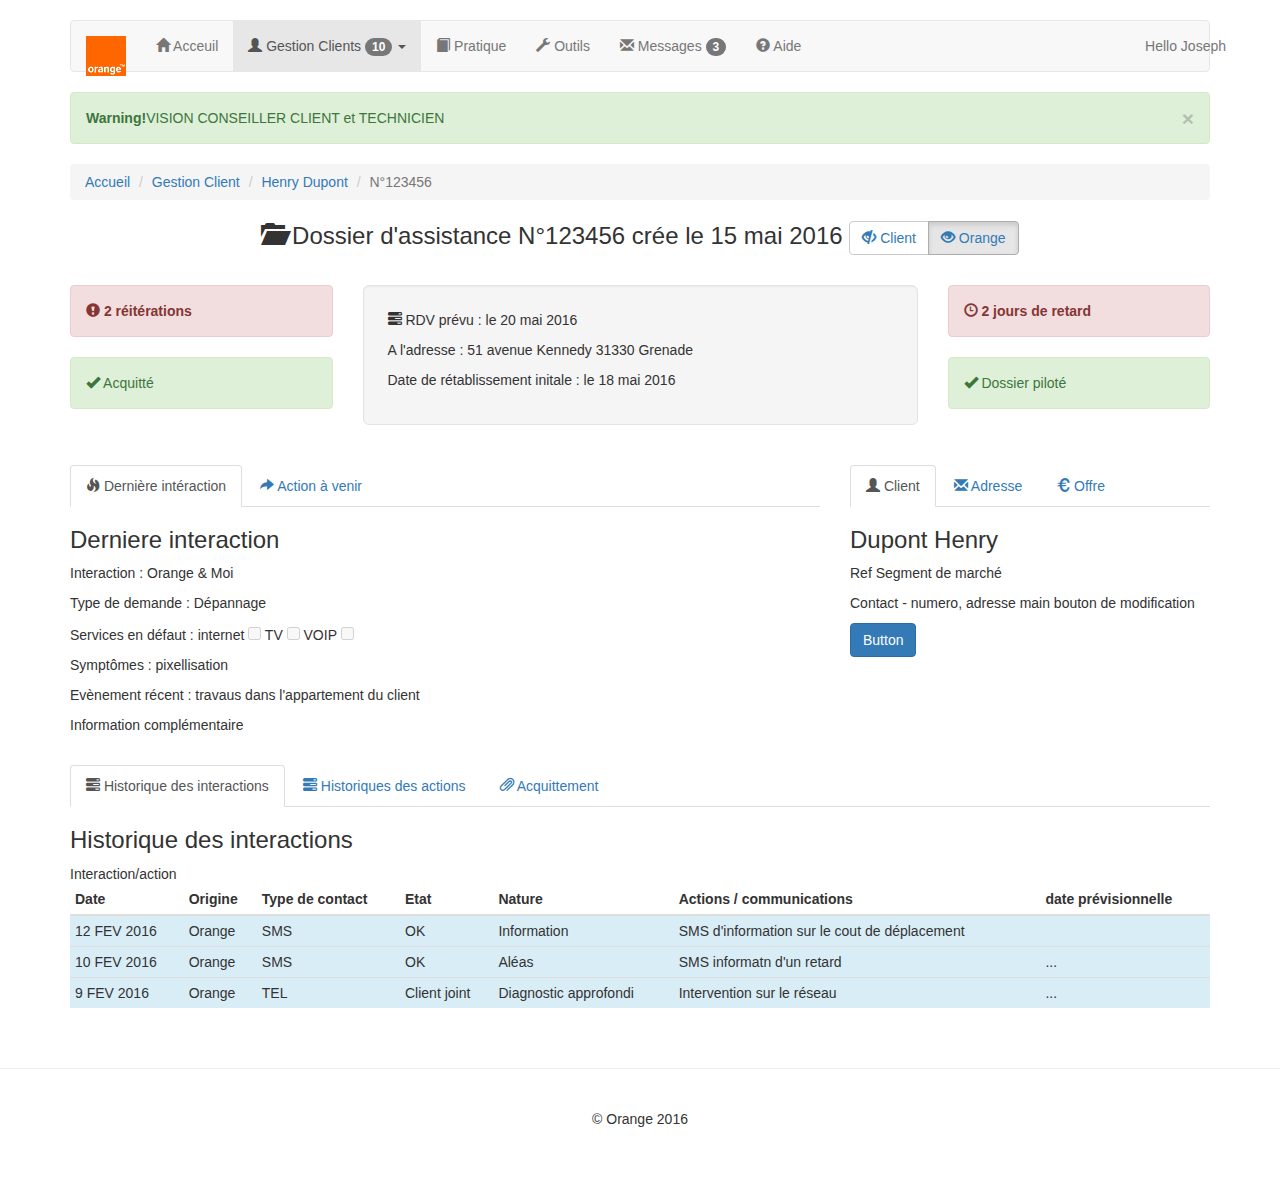
==== index.html @ 30e1fae3 "51,52 & 54" ====
<!DOCTYPE html>
<html lang="en">
<head>
  <meta charset="utf-8">
  <meta http-equiv="X-UA-Compatible" content="IE=edge">
  <meta name="viewport" content="width=device-width, initial-scale=1">
  <meta name="description" content="">
  <meta name="author" content="Serafini, Boulanger">
  <link rel="icon" href="icon/orange.ico">

  <title>Mon Dossier d'assistance</title>

  <!-- Bootstrap core CSS -->
  <link href="https://maxcdn.bootstrapcdn.com/bootstrap/3.2.0/css/bootstrap.min.css" rel="stylesheet">
  <!-- <link href="https://maxcdn.bootstrapcdn.com/bootswatch/3.2.0/united/bootstrap.min.css" rel="stylesheet" data-mbcode_theme="true"> -->

  <!-- Custom styles for this template -->
  <link href="css/normalize.css" rel="stylesheet">
  <link href="css/justified-nav.css" rel="stylesheet">
  <!--link href="css/orange.bootstrap.min.css" rel="stylesheet"-->
  <!--link href="css/orange.main.less" rel="stylesheet"-->
  <link href="css/specific.css" rel="stylesheet">
  <!-- <link href="css/theme.less" rel="stylesheet"> -->

  <!-- HTML5 shim and Respond.js IE8 support of HTML5 elements and media queries -->
  <!--[if lt IE 9]>
  <script src="https://oss.maxcdn.com/html5shiv/3.7.2/html5shiv.min.js"></script>
  <script src="https://oss.maxcdn.com/respond/1.4.2/respond.min.js"></script>
  <!--[endif]---->
</head>

<body>
  <!-- header -->
  <div class="container">
    <div class="masthead">
      <nav role="navigation" class="navbar  navbar-default "> <!-- navbar-fixed-top -->
        <div class="container">
          <!-- Brand and toggle get grouped for better mobile display -->
          <div class="navbar-header">
            <button type="button" class="navbar-toggle collapsed" data-toggle="collapse" data-target="#bs-example-navbar-collapse-1" aria-expanded="false">
              <span class="sr-only">Toggle navigation</span>
              <span class="icon-bar"></span>
              <span class="icon-bar"></span>
              <span class="icon-bar"></span>
            </button>
            <a class="navbar-brand" href="#"><img alt="Brand" src="img/orange_logo.png"></a>
          </div>

          <!-- Collect the nav links, forms, and other content for toggling -->
          <div class="collapse navbar-collapse" id="bs-example-navbar-collapse-1">
            <ul class="nav navbar-nav">
              <li><a href="#"><span class="glyphicon glyphicon-home" aria-hidden="true"></span> Acceuil<span class="sr-only">(current)</span></a></li>
              <li class="dropdown active">
                <a href="#" class="dropdown-toggle" data-toggle="dropdown" role="button" aria-haspopup="true" aria-expanded="false">
                  <span class="glyphicon glyphicon-user" aria-hidden="true"></span> Gestion Clients <span class="badge">10</span> <span class="caret"></span></a>
                  <ul class="dropdown-menu">
                   <li><a href="123451_tech.html">Dossier 123451</a></li>
                   <li><a href="123452_tech.html">Dossier 123452</a></li>
                   <li><a href="123453_tech.html">Dossier 123453</a></li>
                   <li><a href="123454_tech.html">Dossier 123454</a></li>
                   <li><a href="123455_tech.html">Dossier 123455</a></li>
                   <li><a href="index.html">Dossier 123456</a></li>
                 </ul>
                </li>
                <li><a href="index.html#"><span class="glyphicon glyphicon-book" aria-hidden="true"></span> Pratique</a></li>
                <li><a href="index.html#"><span class="glyphicon glyphicon-wrench" aria-hidden="true"></span> Outils</a></li>
                <li><a href="index.html#"><span class="glyphicon glyphicon-envelope" aria-hidden="true"></span> Messages <span class="badge">3</span></a></li>
                <li><a href="index.html#"><span class="glyphicon glyphicon-question-sign" aria-hidden="true"></span> Aide</a></li>

              </ul>

              <p class="navbar-text navbar-right">Hello <a href="#" class="navbar-link">Joseph</a></p>
            </div><!-- /.navbar-collapse -->
          </div><!-- /.container-fluid -->
        </nav>


      </div > <!-- masterhead -->
    </div> <!-- header -->

    <!-- container dossier d'assistance spécifique -->
    <div id="assitance" class="container">
      <!-- message temporaire pour la demo maquette -->
      <div id="message" class="">
        <i class="fa fa-star"></i>
        <div style="" class="alert alert-success">
          <button type="button" class="close" data-dismiss="alert" aria-hidden="true">×</button>
          <strong>Warning!</strong>VISION CONSEILLER CLIENT et TECHNICIEN
        </div>
      </div>
      <!-- bare de navigation -->
      <ol class="breadcrumb">
        <li><a href="#">Accueil</a></li>
        <li><a href="#">Gestion Client</a></li>
        <li><a href="#">Henry Dupont</a></li>
        <li class="active">N°123456</li>
      </ol>

      <h3 class="text-center">
        <span class="glyphicon glyphicon-folder-open" aria-hidden="true"></span>   Dossier d'assistance N°123456 crée le 15 mai 2016

        <div class="btn-group" role="group" aria-label="...">
            <button type="button" class="btn btn-default"><a href="index_client.html#"><span class="glyphicon glyphicon-eye-close" aria-hidden="true"></span> Client</a></button>
            <button type="button" class="btn btn-default active"><a href="index.html#"><span class="glyphicon glyphicon-eye-open" aria-hidden="true"></span> Orange</a></button>
        </div>

        <i class="fa fa-archive"></i>
      </h3>
      <br> <!-- a virer, gérer le padding -->
      <div id="row-rdv" class="row">
        <div class="col-md-3">
          <div class="alert alert-danger" role="alert"><a href="#" class="alert-link"><span class="glyphicon glyphicon-exclamation-sign" aria-hidden="true"></span> 2 réitérations</a></div>
          <div class="alert alert-success" role="alert"><span class="glyphicon glyphicon-ok" aria-hidden="true"></span> Acquitté</div>
        </div>
        <div class="col-md-6">
          <div class="well well-lg">

            <p><span class="glyphicon glyphicon-tasks" aria-hidden="true"></span>  RDV prévu : le 20 mai 2016</p>
            <p>A l'adresse : 51 avenue Kennedy 31330 Grenade</p>
            <p>Date de rétablissement initale : le 18 mai 2016</p>
          </div>
        </div>
        <div class="col-md-3">
          <div class="alert alert-danger" role="alert"><a href="#" class="alert-link"><span class="glyphicon glyphicon-time" aria-hidden="true"></span> 2 jours de retard</a></div>
          <div class="alert alert-success" role="alert"><span class="glyphicon glyphicon-ok" aria-hidden="true"></span> Dossier piloté</div>
        </div>
      </div> <!-- row-rdv -->
      <br> <!-- a virer, gérer le padding -->
      <div id="row-actions" class="row">
        <div id="col-actions" class="col-md-8">
          <ul class="nav nav-tabs">
            <li class="active"><a data-toggle="tab" href="#last"><span class="glyphicon glyphicon-fire" aria-hidden="true"></span> Dernière intéraction</a></li>
            <li><a data-toggle="tab" href="#action"><span class="glyphicon glyphicon-share-alt" aria-hidden="true"></span> Action à venir</a></li>
          </ul>
          <div class="tab-content">
            <div id="last" class="tab-pane fade in active">
              <h3>Derniere interaction</h3>
              <p>Interaction : Orange &amp; Moi</p>
              <p>Type de demande : Dépannage</p>
              <p>Services en défaut : internet <input type="checkbox" value="" disabled> TV <input type="checkbox" value="" disabled> VOIP <input type="checkbox" value="" disabled></p>
              <p>Symptômes : pixellisation</p>
              <p>Evènement récent : travaus dans l'appartement du client</p>
              <p>Information complémentaire</p>
            </div>
            <div id="action" class="tab-pane fade">
              <h3>Action à venir</h3>
              <table class="table table-hover table-condensed">
                <caption>Interaction/action</caption>
                <thead>
                  <tr>
                    <th>Date</th>
                    <th>Acteur</th>
                    <th>description</th>
                    <th>RDV</th>
                    <th>Cout</th>
                  </tr>
                </thead>
                <tbody>
                  <tr class="warning">
                    <td>12 FEV 2016</td>
                    <td>Orange</td>
                    <td>descritption de l'action à venir</td>
                    <td></td>
                    <td></td>
                  </tr>
                  <tr class="success">
                    <td>10 FEV 2016</td>
                    <td>Orange</td>
                    <td>descritption de l'action à venir</td>
                    <td><input type="checkbox" value="" disabled></td>
                    <td>69€</td>
                  </tr>
                  <tr class="info">
                    <td>8 FEV 2016</td>
                    <td>Orange</td>
                    <td>descritption de l'action à venir</td>
                    <td><input type="checkbox" value="" disabled></td>
                    <td>19€</td>
                  </tr>
                  <tr class="info">
                    <td>5 FEV 2016</td>
                    <td>Orange</td>
                    <td>descritption de l'action à venir</td>
                    <td><input type="checkbox" value=""></td>
                    <td>89€</td>
                  </tr>
                </tbody></table>
              </div>
            </div>
          </div> <!-- col-actions -->
          <div id="col-info_client" class="col-md-4">
            <ul class="nav nav-tabs">
              <li class="active"><a data-toggle="tab" href="#client"><span class="glyphicon glyphicon-user" aria-hidden="true"></span> Client</a></li>
              <li><a data-toggle="tab" href="#adresse"><span class="glyphicon glyphicon-envelope" aria-hidden="true"></span> Adresse</a></li>
              <li><a data-toggle="tab" href="#offre"><span class="glyphicon glyphicon-euro" aria-hidden="true"></span> Offre</a></li>
              <li></li>
            </ul>
            <div class="tab-content">
              <div id="client" class="tab-pane fade in active">
                <h3>Dupont Henry</h3>
                <p>Ref Segment de marché</p>
                <p>Contact - numero, adresse main bouton de modification</p>
                <p><button type="button" class="btn btn-primary">Button</button></p>
              </div>
              <div id="adresse" class="tab-pane fade">
                <h3>adresse</h3>
              </div>
              <div id="offre" class="tab-pane fade">
                <h3>Offre</h3>
              </div>
            </div>
          </div> <!-- col-info_client -->
        </div> <!-- row-actions -->

        <br> <!-- a virer, gérer le padding -->
        <div id="row-historique" class="row">
          <div id="col-historique" class="col-md-12">
            <ul class="nav nav-tabs">
              <li class="active"><a data-toggle="tab" href="#historique-interactions"><span class="glyphicon glyphicon-tasks" aria-hidden="true"></span> Historique des interactions</a></li>
              <li><a data-toggle="tab" href="#historique-actions"><span class="glyphicon glyphicon-tasks" aria-hidden="true"></span> Historiques des actions</a></li>
              <li><a data-toggle="tab" href="#historique-acquittement"><span class="glyphicon glyphicon-paperclip" aria-hidden="true"></span> Acquittement</a></li>
            </ul>
            <div class="tab-content">
              <div id="historique-interactions" class="tab-pane fade in active">
                <h3>Historique des interactions</h3>
                  <caption>Interaction/action</caption>
                <table class="table table-hover table-condensed">
                  <thead>
                    <tr>
                      <th>Date</th>
                      <th>Origine</th>
                      <th>Type de contact</th>
                      <th>Etat</th>
                      <th>Nature</th>
                      <th>Actions / communications</th>
                      <th>date prévisionnelle</th>
                    </tr>
                  </thead>
                  <tbody>
                    <tr class="info">
                      <td>12 FEV 2016</td>
                      <td>Orange</td>
                      <td>SMS</td>
                      <td>OK</td>
                      <td>Information</td>
                      <td>SMS d'information sur le cout de déplacement</td>
                      <td></td>
                    </tr>
                    <tr class="info">
                      <td>10 FEV 2016</td>
                      <td>Orange</td>
                      <td>SMS</td>
                      <td>OK</td>
                      <td>Aléas</td>
                      <td>SMS informatn d'un retard</td>
                      <td>...</td>
                    </tr>
                    <tr class="info">
                      <td>9 FEV 2016</td>
                      <td>Orange</td>
                      <td>TEL</td>
                      <td>Client joint</td>
                      <td>Diagnostic approfondi</td>
                      <td>Intervention sur le réseau</td>
                      <td>...</td>
                    </tr>
                  </tbody></table>
                </div>
                <div id="historique-actions" class="tab-pane fade">
                  <h3>Historique des actions</h3>
                  <table class="table table-hover table-condensed">
                    <caption>Interaction/action</caption>
                    <thead>
                      <tr>
                        <th>Date</th>
                        <th>Acteur</th>
                        <th>Etat</th>
                        <th>Nature</th>
                        <th>Compte rendu</th>
                        <th>Vérifications de bon fonctionnement</th>
                        <th>Suite à donner</th>
                      </tr>
                    </thead>
                    <tbody>
                      <tr class="info">
                        <td>12 FEV 2016</td>
                        <td>Orange</td>
                        <td>Réalisée</td>
                        <td></td>
                        <td></td>
                        <td></td>
                        <td></td>
                      </tr>
                      <tr class="info">
                        <td>10 FEV 2016</td>
                        <td>Orange</td>
                        <td>Reportée</td>
                        <td></td>
                        <td></td>
                        <td></td>
                        <td>...</td>
                      </tr>
                      <tr class="info">
                        <td>9 FEV 2016</td>
                        <td>Orange</td>
                        <td>Annulée</td>
                        <td></td>
                        <td></td>
                        <td></td>
                        <td>...</td>
                      </tr>
                    </tbody></table>
                  </div>
                  <div id="historique-acquittement" class="tab-pane fade">
                    Acquittements
                  </div>
                </div>
              </div> <!-- col-historique -->
            </div> <!-- row-historique -->



          </div> <!-- container assistance -->

          <!-- Site footer -->
          <div class="footer">
            <p>© Orange 2016</p>
          </div>
          <!-- /container -->

          <!-- Bootstrap core JavaScript
          ================================================== -->
          <!-- Placed at the end of the document so the pages load faster -->
          <script src="https://ajax.googleapis.com/ajax/libs/jquery/1.11.1/jquery.min.js"></script>
          <script src="https://maxcdn.bootstrapcdn.com/bootstrap/3.2.0/js/bootstrap.min.js"></script>

        </body></html>
---- css/justified-nav.css ----
body {
  padding-top: 20px;
}

.footer {
  padding-top: 40px;
  padding-bottom: 40px;
  margin-top: 40px;
  border-top: 1px solid #eee;
}

/* Main marketing message and sign up button */
.jumbotron {
  text-align: center;
  background-color: transparent;
}
.jumbotron .btn {
  padding: 14px 24px;
  font-size: 21px;
}

/* Customize the nav-justified links to be fill the entire space of the .navbar */

.nav-justified {
  background-color: #eee;
  border: 1px solid #ccc;
  border-radius: 5px;
}
.nav-justified > li > a {
  padding-top: 15px;
  padding-bottom: 15px;
  margin-bottom: 0;
  font-weight: bold;
  color: #777;
  text-align: center;
  background-color: #e5e5e5; /* Old browsers */
  background-image: -webkit-gradient(linear, left top, left bottom, from(#f5f5f5), to(#e5e5e5));
  background-image: -webkit-linear-gradient(top, #f5f5f5 0%, #e5e5e5 100%);
  background-image:      -o-linear-gradient(top, #f5f5f5 0%, #e5e5e5 100%);
  background-image: -webkit-gradient(linear, left top, left bottom, from(top), color-stop(0%, #f5f5f5), to(#e5e5e5));
  background-image:         linear-gradient(top, #f5f5f5 0%, #e5e5e5 100%);
  filter: progid:DXImageTransform.Microsoft.gradient( startColorstr='#f5f5f5', endColorstr='#e5e5e5',GradientType=0 ); /* IE6-9 */
  background-repeat: repeat-x; /* Repeat the gradient */
  border-bottom: 1px solid #d5d5d5;
}
.nav-justified > .active > a,
.nav-justified > .active > a:hover,
.nav-justified > .active > a:focus {
  background-color: #ddd;
  background-image: none;
  -webkit-box-shadow: inset 0 3px 7px rgba(0,0,0,.15);
          box-shadow: inset 0 3px 7px rgba(0,0,0,.15);
}
.nav-justified > li:first-child > a {
  border-radius: 5px 5px 0 0;
}
.nav-justified > li:last-child > a {
  border-bottom: 0;
  border-radius: 0 0 5px 5px;
}

@media (min-width: 768px) {
  .nav-justified {
    max-height: 52px;
  }
  .nav-justified > li > a {
    border-right: 1px solid #d5d5d5;
    border-left: 1px solid #fff;
  }
  .nav-justified > li:first-child > a {
    border-left: 0;
    border-radius: 5px 0 0 5px;
  }
  .nav-justified > li:last-child > a {
    border-right: 0;
    border-radius: 0 5px 5px 0;
  }
}

/* Responsive: Portrait tablets and up */
@media screen and (min-width: 768px) {
  /* Remove the padding we set earlier */
  .masthead,
  .marketing,
  .footer {
    padding-right: 0;
    padding-left: 0;
  }
}
---- css/specific.css ----
body{
font-family: Helvetica Neue,Helvetica,Arial,sans-serif;
}

.navbar.navbar-default {
    opacity: 1;
}

.footer{
    text-align: center;
}

.digital_orange_color {
  color : #FF7900;
}
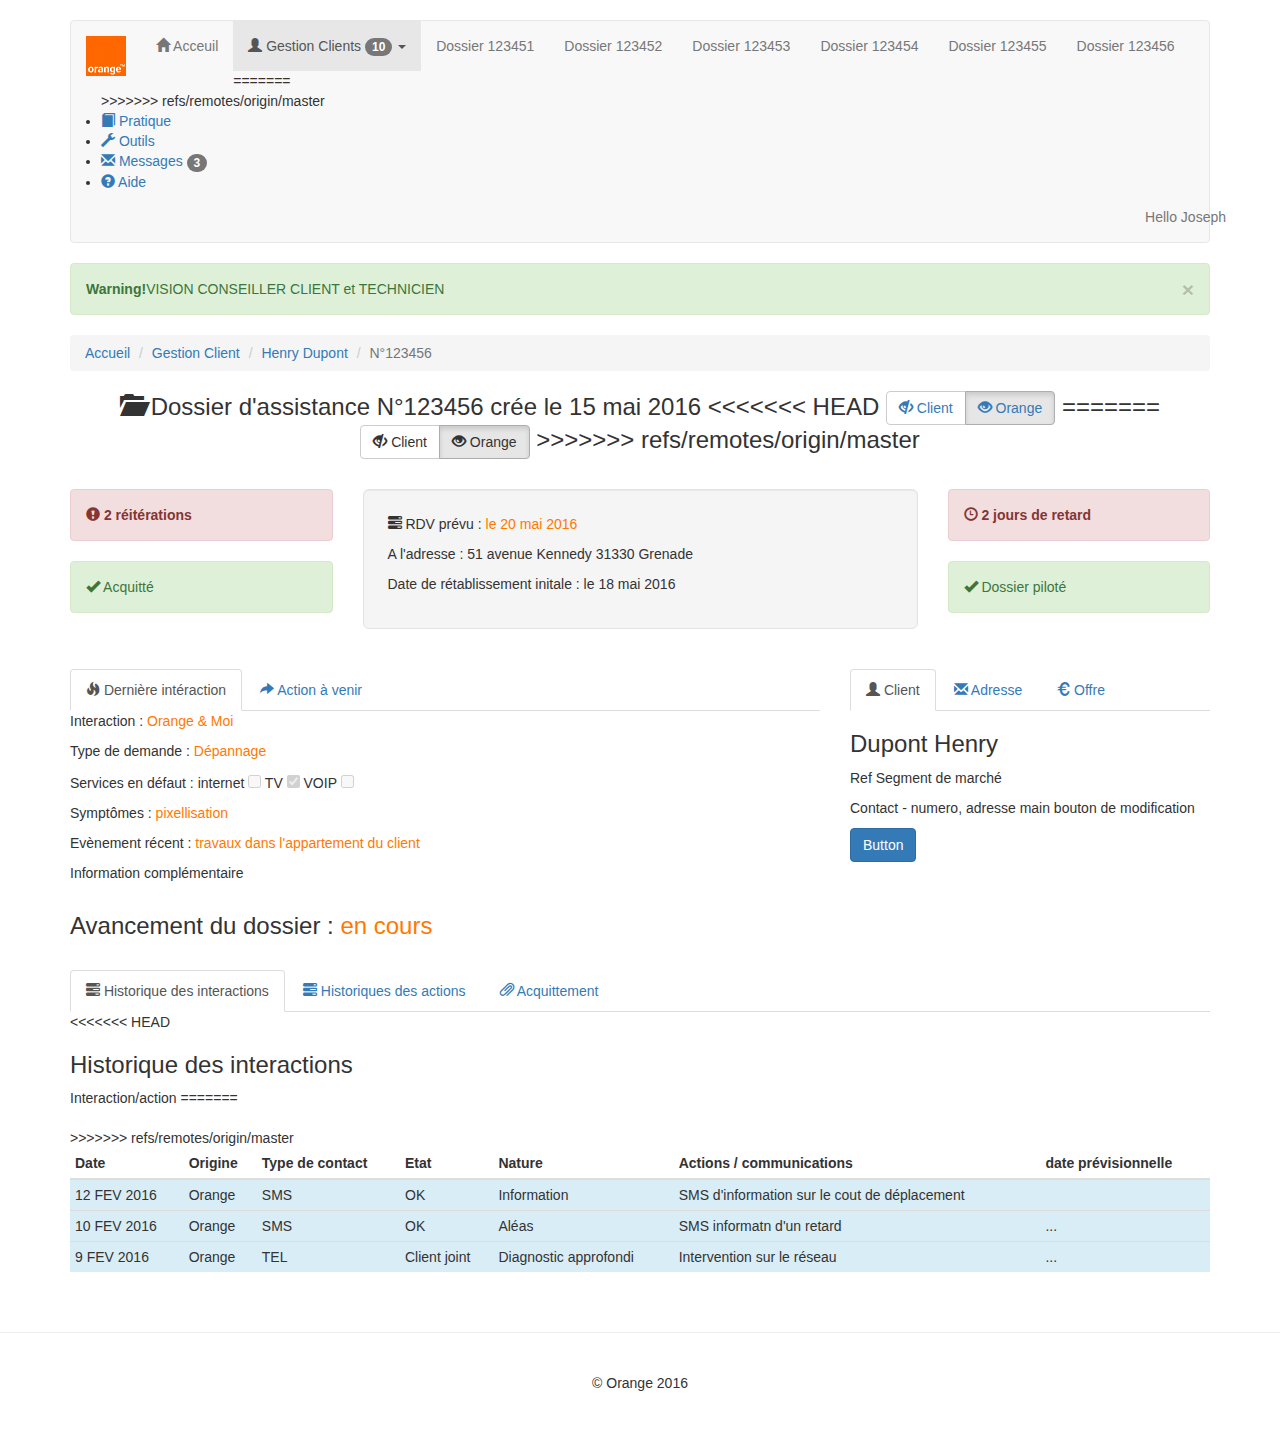
==== commit 7fbf8e76: "Merge pull request #6 from seritalien/miri-hiphop" ====
--- a/index.html
+++ b/index.html
@@ -51,9 +51,10 @@
             <ul class="nav navbar-nav">
               <li><a href="#"><span class="glyphicon glyphicon-home" aria-hidden="true"></span> Acceuil<span class="sr-only">(current)</span></a></li>
               <li class="dropdown active">
-                <a href="#" class="dropdown-toggle" data-toggle="dropdown" role="button" aria-haspopup="true" aria-expanded="false">
+                  <a href="#" class="dropdown-toggle" data-toggle="dropdown" role="button" aria-haspopup="true" aria-expanded="false">
                   <span class="glyphicon glyphicon-user" aria-hidden="true"></span> Gestion Clients <span class="badge">10</span> <span class="caret"></span></a>
                   <ul class="dropdown-menu">
+<<<<<<< HEAD
                    <li><a href="123451_tech.html">Dossier 123451</a></li>
                    <li><a href="123452_tech.html">Dossier 123452</a></li>
                    <li><a href="123453_tech.html">Dossier 123453</a></li>
@@ -61,6 +62,15 @@
                    <li><a href="123455_tech.html">Dossier 123455</a></li>
                    <li><a href="index.html">Dossier 123456</a></li>
                  </ul>
+=======
+                    <li><a href="123451_tech.html">Dossier 123451</a></li>
+                    <li><a href="123452_tech.html">Dossier 123452</a></li>
+                    <li><a href="123453_tech.html">Dossier 123453</a></li>
+                    <li><a href="123454_tech.html">Dossier 123454</a></li>
+                    <li><a href="123455_tech.html">Dossier 123455</a></li>
+                    <li><a href="index.html">Dossier 123456</a></li>
+                  </ul>
+>>>>>>> refs/remotes/origin/master
                 </li>
                 <li><a href="index.html#"><span class="glyphicon glyphicon-book" aria-hidden="true"></span> Pratique</a></li>
                 <li><a href="index.html#"><span class="glyphicon glyphicon-wrench" aria-hidden="true"></span> Outils</a></li>
@@ -98,14 +108,22 @@
 
       <h3 class="text-center">
         <span class="glyphicon glyphicon-folder-open" aria-hidden="true"></span>   Dossier d'assistance N°123456 crée le 15 mai 2016
+<<<<<<< HEAD
 
         <div class="btn-group" role="group" aria-label="...">
             <button type="button" class="btn btn-default"><a href="index_client.html#"><span class="glyphicon glyphicon-eye-close" aria-hidden="true"></span> Client</a></button>
             <button type="button" class="btn btn-default active"><a href="index.html#"><span class="glyphicon glyphicon-eye-open" aria-hidden="true"></span> Orange</a></button>
         </div>
 
+=======
+        <div class="btn-group" role="group" aria-label="...">
+              <a class="btn btn-default" href="index_client.html" role="button"><span class="glyphicon glyphicon-eye-close" aria-hidden="true"></span> Client</a>
+              <a class="btn btn-default active" href="index.html" role="button"><span class="glyphicon glyphicon-eye-open" aria-hidden="true"></span> Orange</a>
+          </div>
+>>>>>>> refs/remotes/origin/master
         <i class="fa fa-archive"></i>
       </h3>
+
       <br> <!-- a virer, gérer le padding -->
       <div id="row-rdv" class="row">
         <div class="col-md-3">
@@ -115,7 +133,7 @@
         <div class="col-md-6">
           <div class="well well-lg">
 
-            <p><span class="glyphicon glyphicon-tasks" aria-hidden="true"></span>  RDV prévu : le 20 mai 2016</p>
+            <p><span class="glyphicon glyphicon-tasks" aria-hidden="true"></span>  RDV prévu : <span class="digital_orange_color">le 20 mai 2016</span></p>
             <p>A l'adresse : 51 avenue Kennedy 31330 Grenade</p>
             <p>Date de rétablissement initale : le 18 mai 2016</p>
           </div>
@@ -134,18 +152,16 @@
           </ul>
           <div class="tab-content">
             <div id="last" class="tab-pane fade in active">
-              <h3>Derniere interaction</h3>
-              <p>Interaction : Orange &amp; Moi</p>
-              <p>Type de demande : Dépannage</p>
-              <p>Services en défaut : internet <input type="checkbox" value="" disabled> TV <input type="checkbox" value="" disabled> VOIP <input type="checkbox" value="" disabled></p>
-              <p>Symptômes : pixellisation</p>
-              <p>Evènement récent : travaus dans l'appartement du client</p>
+              <p>Interaction : <span class="digital_orange_color">Orange &amp; Moi</span></p>
+              <p>Type de demande : <span class="digital_orange_color">Dépannage</span></p>
+              <p>Services en défaut : internet <input type="checkbox" value="" disabled> TV <input class="digital_orange_color" type="checkbox" value="" checked="checked" disabled> VOIP <input type="checkbox" value="" disabled></p>
+              <p>Symptômes : <span class="digital_orange_color">pixellisation</span></p>
+              <p>Evènement récent : <span class="digital_orange_color">travaux dans l'appartement du client</span></p>
               <p>Information complémentaire</p>
             </div>
             <div id="action" class="tab-pane fade">
-              <h3>Action à venir</h3>
               <table class="table table-hover table-condensed">
-                <caption>Interaction/action</caption>
+                <!-- <caption>Interaction/action</caption> -->
                 <thead>
                   <tr>
                     <th>Date</th>
@@ -212,6 +228,8 @@
           </div> <!-- col-info_client -->
         </div> <!-- row-actions -->
 
+    <h3><p>Avancement du dossier : <span class="digital_orange_color">en cours</span></p></h3>
+
         <br> <!-- a virer, gérer le padding -->
         <div id="row-historique" class="row">
           <div id="col-historique" class="col-md-12">
@@ -222,9 +240,14 @@
             </ul>
             <div class="tab-content">
               <div id="historique-interactions" class="tab-pane fade in active">
+<<<<<<< HEAD
                 <h3>Historique des interactions</h3>
                   <caption>Interaction/action</caption>
                 <table class="table table-hover table-condensed">
+=======
+                <table class="table table-hover table-condensed">
+                  <!-- <caption>Interaction/action</caption> -->
+>>>>>>> refs/remotes/origin/master
                   <thead>
                     <tr>
                       <th>Date</th>
@@ -267,9 +290,8 @@
                   </tbody></table>
                 </div>
                 <div id="historique-actions" class="tab-pane fade">
-                  <h3>Historique des actions</h3>
                   <table class="table table-hover table-condensed">
-                    <caption>Interaction/action</caption>
+                    <!-- <caption>Interaction/action</caption> -->
                     <thead>
                       <tr>
                         <th>Date</th>
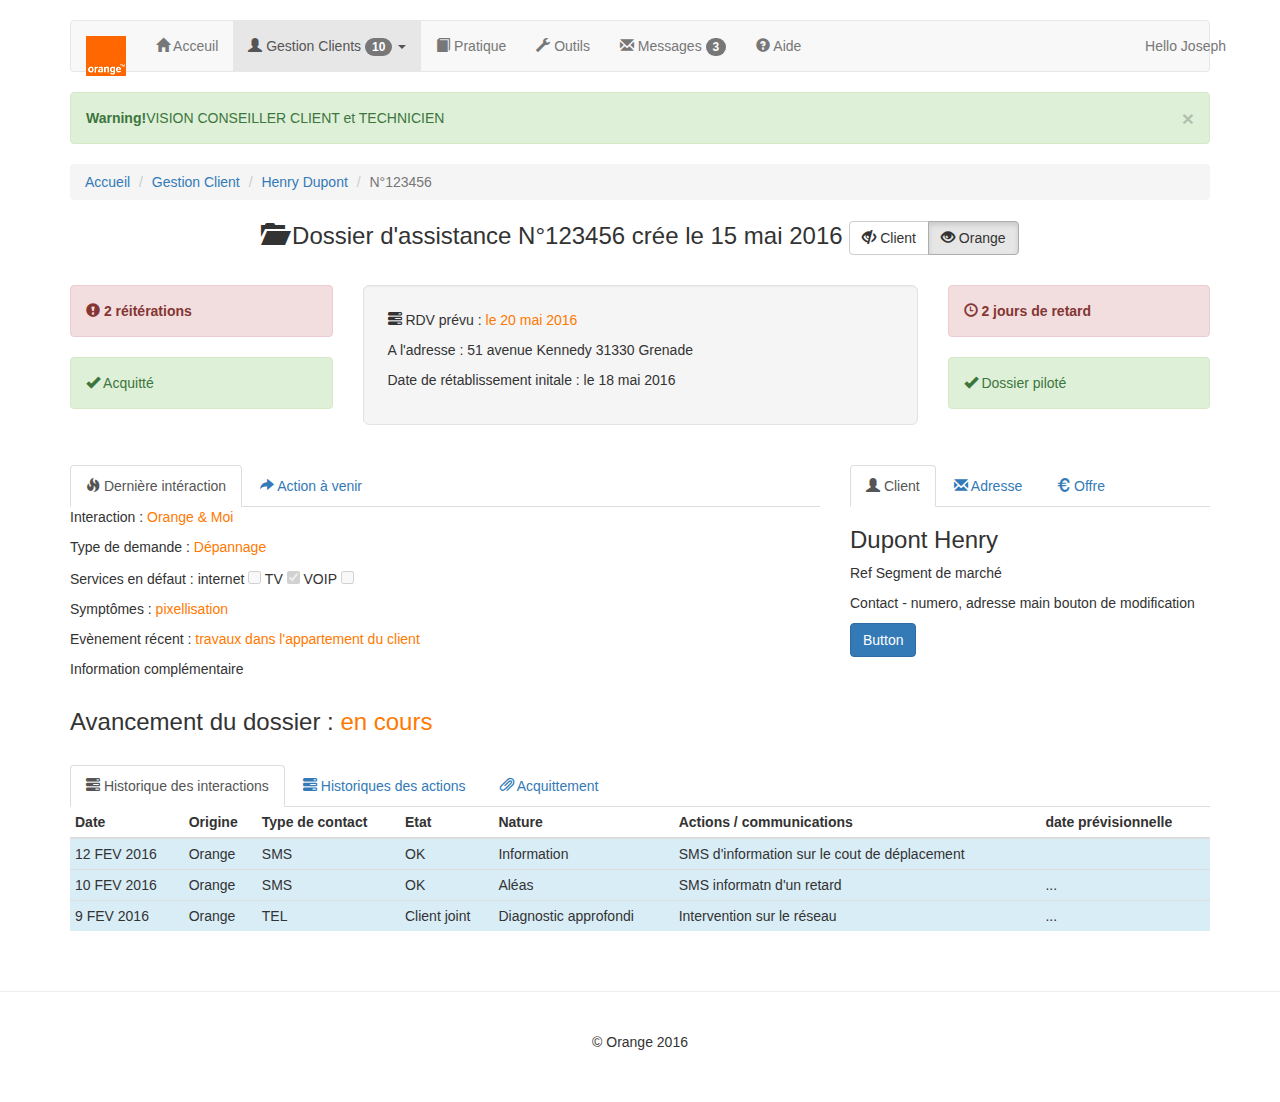
==== commit e245ac33: "Oups merging" ====
--- a/index.html
+++ b/index.html
@@ -54,15 +54,8 @@
                   <a href="#" class="dropdown-toggle" data-toggle="dropdown" role="button" aria-haspopup="true" aria-expanded="false">
                   <span class="glyphicon glyphicon-user" aria-hidden="true"></span> Gestion Clients <span class="badge">10</span> <span class="caret"></span></a>
                   <ul class="dropdown-menu">
-<<<<<<< HEAD
-                   <li><a href="123451_tech.html">Dossier 123451</a></li>
-                   <li><a href="123452_tech.html">Dossier 123452</a></li>
-                   <li><a href="123453_tech.html">Dossier 123453</a></li>
-                   <li><a href="123454_tech.html">Dossier 123454</a></li>
-                   <li><a href="123455_tech.html">Dossier 123455</a></li>
-                   <li><a href="index.html">Dossier 123456</a></li>
-                 </ul>
-=======
+
+
                     <li><a href="123451_tech.html">Dossier 123451</a></li>
                     <li><a href="123452_tech.html">Dossier 123452</a></li>
                     <li><a href="123453_tech.html">Dossier 123453</a></li>
@@ -70,7 +63,7 @@
                     <li><a href="123455_tech.html">Dossier 123455</a></li>
                     <li><a href="index.html">Dossier 123456</a></li>
                   </ul>
->>>>>>> refs/remotes/origin/master
+
                 </li>
                 <li><a href="index.html#"><span class="glyphicon glyphicon-book" aria-hidden="true"></span> Pratique</a></li>
                 <li><a href="index.html#"><span class="glyphicon glyphicon-wrench" aria-hidden="true"></span> Outils</a></li>
@@ -108,19 +101,11 @@
 
       <h3 class="text-center">
         <span class="glyphicon glyphicon-folder-open" aria-hidden="true"></span>   Dossier d'assistance N°123456 crée le 15 mai 2016
-<<<<<<< HEAD
-
-        <div class="btn-group" role="group" aria-label="...">
-            <button type="button" class="btn btn-default"><a href="index_client.html#"><span class="glyphicon glyphicon-eye-close" aria-hidden="true"></span> Client</a></button>
-            <button type="button" class="btn btn-default active"><a href="index.html#"><span class="glyphicon glyphicon-eye-open" aria-hidden="true"></span> Orange</a></button>
-        </div>
-
-=======
+
         <div class="btn-group" role="group" aria-label="...">
               <a class="btn btn-default" href="index_client.html" role="button"><span class="glyphicon glyphicon-eye-close" aria-hidden="true"></span> Client</a>
               <a class="btn btn-default active" href="index.html" role="button"><span class="glyphicon glyphicon-eye-open" aria-hidden="true"></span> Orange</a>
           </div>
->>>>>>> refs/remotes/origin/master
         <i class="fa fa-archive"></i>
       </h3>
 
@@ -240,14 +225,10 @@
             </ul>
             <div class="tab-content">
               <div id="historique-interactions" class="tab-pane fade in active">
-<<<<<<< HEAD
-                <h3>Historique des interactions</h3>
-                  <caption>Interaction/action</caption>
-                <table class="table table-hover table-condensed">
-=======
+
                 <table class="table table-hover table-condensed">
                   <!-- <caption>Interaction/action</caption> -->
->>>>>>> refs/remotes/origin/master
+
                   <thead>
                     <tr>
                       <th>Date</th>
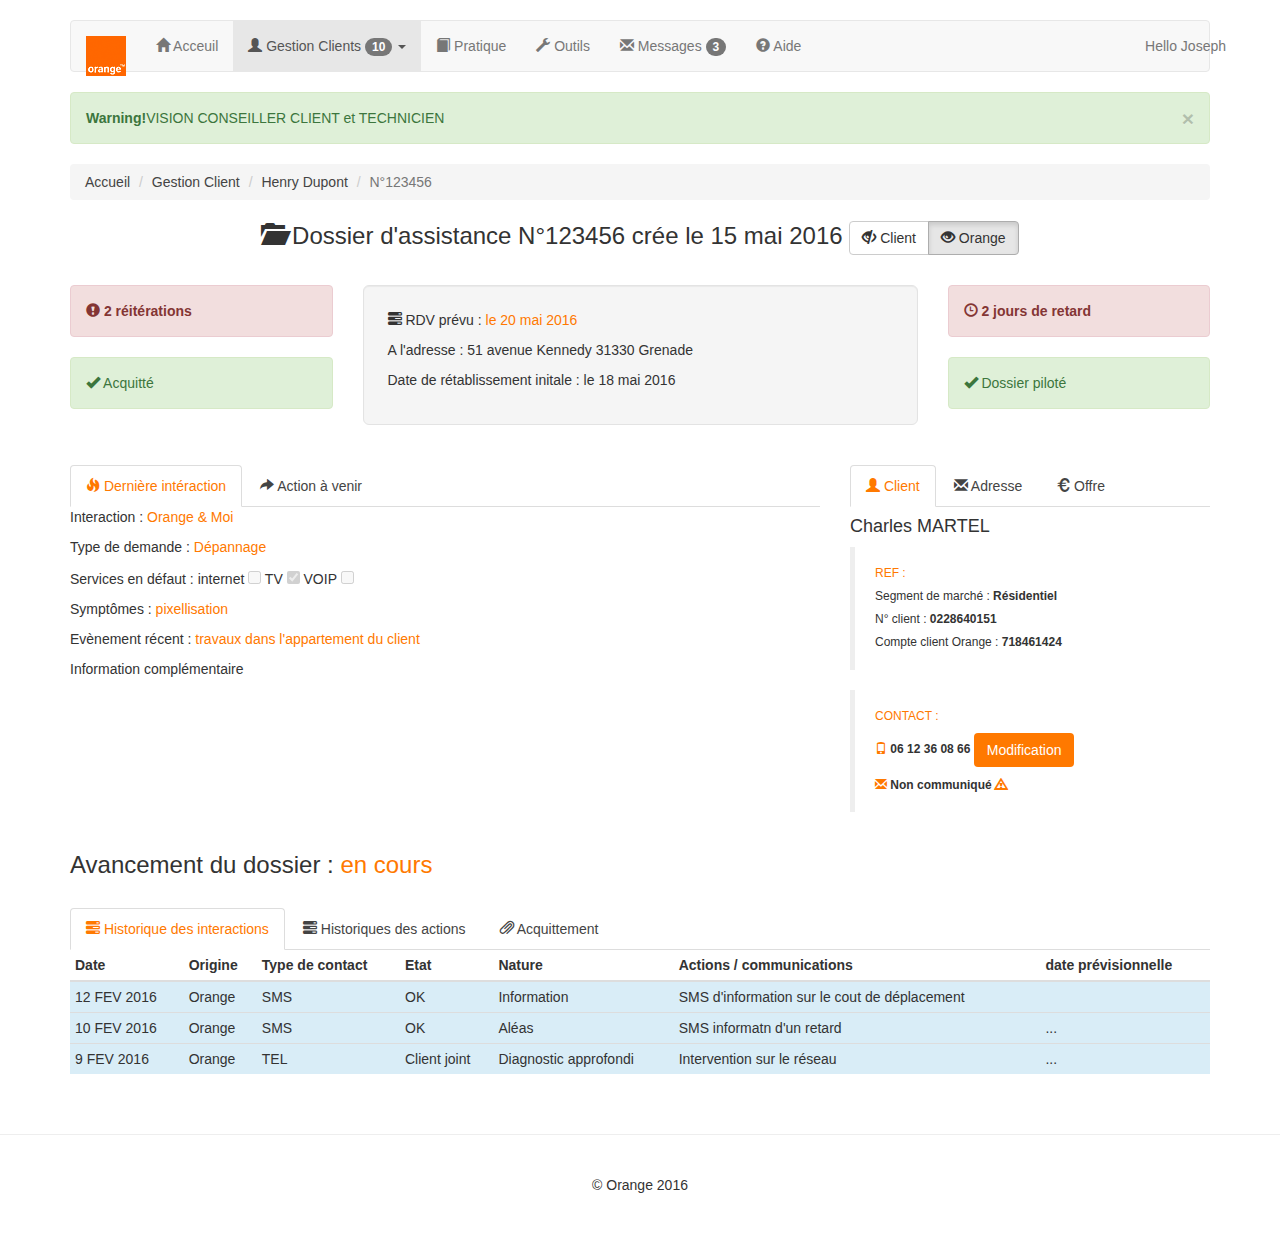
==== commit 2ebfc9ad: "Debut de chartage de la maquette, consolidation de l'affichage client" ====
--- a/index.html
+++ b/index.html
@@ -198,10 +198,27 @@
             </ul>
             <div class="tab-content">
               <div id="client" class="tab-pane fade in active">
-                <h3>Dupont Henry</h3>
-                <p>Ref Segment de marché</p>
-                <p>Contact - numero, adresse main bouton de modification</p>
-                <p><button type="button" class="btn btn-primary">Button</button></p>
+                <h4>Charles MARTEL</h4>
+                <blockquote>
+                  <h6 class="digital_orange_color">REF : </h6>
+                  <h6>Segment de marché : <strong>Résidentiel</strong></h6>
+                  <h6>N° client : <strong>0228640151</strong></h6>
+                  <h6>Compte client Orange : <strong>718461424</strong></h6>
+                </blockquote>
+                <blockquote>
+                  <h6 class="digital_orange_color">CONTACT : </h6>
+                  <h6>
+                    <span class="glyphicon glyphicon-phone digital_orange_color" aria-hidden="true">
+                    </span> <strong>06 12 36 08 66   </strong>
+                    <button type="button" class="btn">Modification</button>
+                  </h6>
+                  <h6>
+                    <span class="glyphicon glyphicon-envelope digital_orange_color" aria-hidden="true"></span>
+                    <strong>Non communiqué</strong>
+                    <span class="glyphicon glyphicon-warning-sign digital_orange_color" aria-hidden="true"></span>
+                  </h6>
+                  <p></p>
+                </blockquote>
               </div>
               <div id="adresse" class="tab-pane fade">
                 <h3>adresse</h3>
--- a/css/specific.css
+++ b/css/specific.css
@@ -13,3 +13,25 @@
 .digital_orange_color {
   color : #FF7900;
 }
+
+button {
+  background-color : #FF7900;
+  color : white;
+}
+
+button:hover {
+  background-color: #000000;
+  color : white;
+}
+
+a {
+  color : #444444;
+}
+
+a:hover{
+    color : #FF7900;
+}
+
+.nav-tabs > li.active > a, .nav-tabs > li.active > a:hover, .nav-tabs > li.active > a:focus {
+  color : #FF7900;
+}
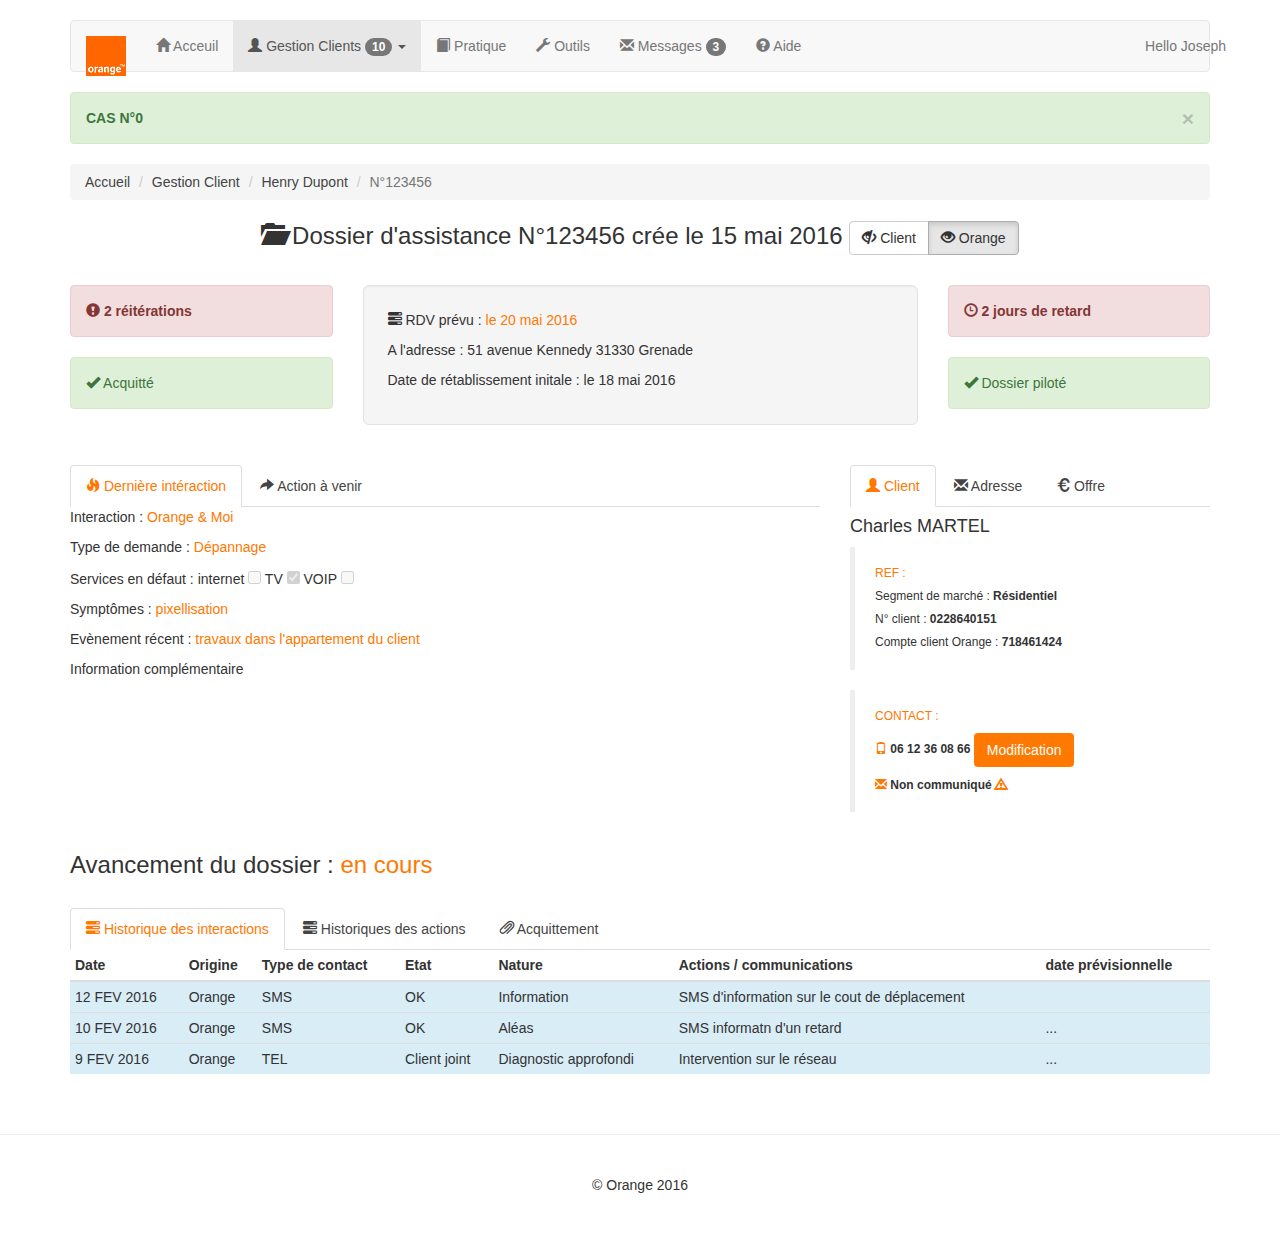
==== commit cc3dfe38: "A jout du message de quel Cas  Comme la bonne idée de MIRIRALD :)" ====
--- a/index.html
+++ b/index.html
@@ -1,5 +1,6 @@
 <!DOCTYPE html>
 <html lang="en">
+
 <head>
   <meta charset="utf-8">
   <meta http-equiv="X-UA-Compatible" content="IE=edge">
@@ -33,7 +34,8 @@
   <!-- header -->
   <div class="container">
     <div class="masthead">
-      <nav role="navigation" class="navbar  navbar-default "> <!-- navbar-fixed-top -->
+      <nav role="navigation" class="navbar  navbar-default ">
+        <!-- navbar-fixed-top -->
         <div class="container">
           <!-- Brand and toggle get grouped for better mobile display -->
           <div class="navbar-header">
@@ -51,55 +53,59 @@
             <ul class="nav navbar-nav">
               <li><a href="#"><span class="glyphicon glyphicon-home" aria-hidden="true"></span> Acceuil<span class="sr-only">(current)</span></a></li>
               <li class="dropdown active">
-                  <a href="#" class="dropdown-toggle" data-toggle="dropdown" role="button" aria-haspopup="true" aria-expanded="false">
+                <a href="#" class="dropdown-toggle" data-toggle="dropdown" role="button" aria-haspopup="true" aria-expanded="false">
                   <span class="glyphicon glyphicon-user" aria-hidden="true"></span> Gestion Clients <span class="badge">10</span> <span class="caret"></span></a>
-                  <ul class="dropdown-menu">
-
-
-                    <li><a href="123451_tech.html">Dossier 123451</a></li>
-                    <li><a href="123452_tech.html">Dossier 123452</a></li>
-                    <li><a href="123453_tech.html">Dossier 123453</a></li>
-                    <li><a href="123454_tech.html">Dossier 123454</a></li>
-                    <li><a href="123455_tech.html">Dossier 123455</a></li>
-                    <li><a href="index.html">Dossier 123456</a></li>
-                  </ul>
-
-                </li>
-                <li><a href="index.html#"><span class="glyphicon glyphicon-book" aria-hidden="true"></span> Pratique</a></li>
-                <li><a href="index.html#"><span class="glyphicon glyphicon-wrench" aria-hidden="true"></span> Outils</a></li>
-                <li><a href="index.html#"><span class="glyphicon glyphicon-envelope" aria-hidden="true"></span> Messages <span class="badge">3</span></a></li>
-                <li><a href="index.html#"><span class="glyphicon glyphicon-question-sign" aria-hidden="true"></span> Aide</a></li>
-
-              </ul>
-
-              <p class="navbar-text navbar-right">Hello <a href="#" class="navbar-link">Joseph</a></p>
-            </div><!-- /.navbar-collapse -->
-          </div><!-- /.container-fluid -->
-        </nav>
-
-
-      </div > <!-- masterhead -->
-    </div> <!-- header -->
-
-    <!-- container dossier d'assistance spécifique -->
-    <div id="assitance" class="container">
-      <!-- message temporaire pour la demo maquette -->
-      <div id="message" class="">
-        <i class="fa fa-star"></i>
-        <div style="" class="alert alert-success">
-          <button type="button" class="close" data-dismiss="alert" aria-hidden="true">×</button>
-          <strong>Warning!</strong>VISION CONSEILLER CLIENT et TECHNICIEN
-        </div>
-      </div>
-      <!-- bare de navigation -->
-      <ol class="breadcrumb">
-        <li><a href="#">Accueil</a></li>
-        <li><a href="#">Gestion Client</a></li>
-        <li><a href="#">Henry Dupont</a></li>
-        <li class="active">N°123456</li>
-      </ol>
-
-      <h3 class="text-center">
+                <ul class="dropdown-menu">
+
+
+                  <li><a href="123451_tech.html">Dossier 123451</a></li>
+                  <li><a href="123452_tech.html">Dossier 123452</a></li>
+                  <li><a href="123453_tech.html">Dossier 123453</a></li>
+                  <li><a href="123454_tech.html">Dossier 123454</a></li>
+                  <li><a href="123455_tech.html">Dossier 123455</a></li>
+                  <li><a href="index.html">Dossier 123456</a></li>
+                </ul>
+
+              </li>
+              <li><a href="index.html#"><span class="glyphicon glyphicon-book" aria-hidden="true"></span> Pratique</a></li>
+              <li><a href="index.html#"><span class="glyphicon glyphicon-wrench" aria-hidden="true"></span> Outils</a></li>
+              <li><a href="index.html#"><span class="glyphicon glyphicon-envelope" aria-hidden="true"></span> Messages <span class="badge">3</span></a></li>
+              <li><a href="index.html#"><span class="glyphicon glyphicon-question-sign" aria-hidden="true"></span> Aide</a></li>
+
+            </ul>
+
+            <p class="navbar-text navbar-right">Hello <a href="#" class="navbar-link">Joseph</a></p>
+          </div>
+          <!-- /.navbar-collapse -->
+        </div>
+        <!-- /.container-fluid -->
+      </nav>
+
+
+    </div>
+    <!-- masterhead -->
+  </div>
+  <!-- header -->
+
+  <!-- container dossier d'assistance spécifique -->
+  <div id="assitance" class="container">
+    <!-- message temporaire pour la demo maquette -->
+    <div id="message" class="">
+      <i class="fa fa-star"></i>
+      <div style="" class="alert alert-success">
+        <button type="button" class="close" data-dismiss="alert" aria-hidden="true">×</button>
+        <strong>CAS N°0</strong>
+      </div>
+    </div>
+    <!-- bare de navigation -->
+    <ol class="breadcrumb">
+      <li><a href="#">Accueil</a></li>
+      <li><a href="#">Gestion Client</a></li>
+      <li><a href="#">Henry Dupont</a></li>
+      <li class="active">N°123456</li>
+    </ol>
+
+    <h3 class="text-center">
         <span class="glyphicon glyphicon-folder-open" aria-hidden="true"></span>   Dossier d'assistance N°123456 crée le 15 mai 2016
 
         <div class="btn-group" role="group" aria-label="...">
@@ -109,249 +115,274 @@
         <i class="fa fa-archive"></i>
       </h3>
 
-      <br> <!-- a virer, gérer le padding -->
-      <div id="row-rdv" class="row">
-        <div class="col-md-3">
-          <div class="alert alert-danger" role="alert"><a href="#" class="alert-link"><span class="glyphicon glyphicon-exclamation-sign" aria-hidden="true"></span> 2 réitérations</a></div>
-          <div class="alert alert-success" role="alert"><span class="glyphicon glyphicon-ok" aria-hidden="true"></span> Acquitté</div>
-        </div>
-        <div class="col-md-6">
-          <div class="well well-lg">
-
-            <p><span class="glyphicon glyphicon-tasks" aria-hidden="true"></span>  RDV prévu : <span class="digital_orange_color">le 20 mai 2016</span></p>
-            <p>A l'adresse : 51 avenue Kennedy 31330 Grenade</p>
-            <p>Date de rétablissement initale : le 18 mai 2016</p>
-          </div>
-        </div>
-        <div class="col-md-3">
-          <div class="alert alert-danger" role="alert"><a href="#" class="alert-link"><span class="glyphicon glyphicon-time" aria-hidden="true"></span> 2 jours de retard</a></div>
-          <div class="alert alert-success" role="alert"><span class="glyphicon glyphicon-ok" aria-hidden="true"></span> Dossier piloté</div>
-        </div>
-      </div> <!-- row-rdv -->
-      <br> <!-- a virer, gérer le padding -->
-      <div id="row-actions" class="row">
-        <div id="col-actions" class="col-md-8">
-          <ul class="nav nav-tabs">
-            <li class="active"><a data-toggle="tab" href="#last"><span class="glyphicon glyphicon-fire" aria-hidden="true"></span> Dernière intéraction</a></li>
-            <li><a data-toggle="tab" href="#action"><span class="glyphicon glyphicon-share-alt" aria-hidden="true"></span> Action à venir</a></li>
-          </ul>
-          <div class="tab-content">
-            <div id="last" class="tab-pane fade in active">
-              <p>Interaction : <span class="digital_orange_color">Orange &amp; Moi</span></p>
-              <p>Type de demande : <span class="digital_orange_color">Dépannage</span></p>
-              <p>Services en défaut : internet <input type="checkbox" value="" disabled> TV <input class="digital_orange_color" type="checkbox" value="" checked="checked" disabled> VOIP <input type="checkbox" value="" disabled></p>
-              <p>Symptômes : <span class="digital_orange_color">pixellisation</span></p>
-              <p>Evènement récent : <span class="digital_orange_color">travaux dans l'appartement du client</span></p>
-              <p>Information complémentaire</p>
-            </div>
-            <div id="action" class="tab-pane fade">
-              <table class="table table-hover table-condensed">
-                <!-- <caption>Interaction/action</caption> -->
-                <thead>
-                  <tr>
-                    <th>Date</th>
-                    <th>Acteur</th>
-                    <th>description</th>
-                    <th>RDV</th>
-                    <th>Cout</th>
-                  </tr>
-                </thead>
-                <tbody>
-                  <tr class="warning">
-                    <td>12 FEV 2016</td>
-                    <td>Orange</td>
-                    <td>descritption de l'action à venir</td>
-                    <td></td>
-                    <td></td>
-                  </tr>
-                  <tr class="success">
-                    <td>10 FEV 2016</td>
-                    <td>Orange</td>
-                    <td>descritption de l'action à venir</td>
-                    <td><input type="checkbox" value="" disabled></td>
-                    <td>69€</td>
-                  </tr>
-                  <tr class="info">
-                    <td>8 FEV 2016</td>
-                    <td>Orange</td>
-                    <td>descritption de l'action à venir</td>
-                    <td><input type="checkbox" value="" disabled></td>
-                    <td>19€</td>
-                  </tr>
-                  <tr class="info">
-                    <td>5 FEV 2016</td>
-                    <td>Orange</td>
-                    <td>descritption de l'action à venir</td>
-                    <td><input type="checkbox" value=""></td>
-                    <td>89€</td>
-                  </tr>
-                </tbody></table>
-              </div>
-            </div>
-          </div> <!-- col-actions -->
-          <div id="col-info_client" class="col-md-4">
-            <ul class="nav nav-tabs">
-              <li class="active"><a data-toggle="tab" href="#client"><span class="glyphicon glyphicon-user" aria-hidden="true"></span> Client</a></li>
-              <li><a data-toggle="tab" href="#adresse"><span class="glyphicon glyphicon-envelope" aria-hidden="true"></span> Adresse</a></li>
-              <li><a data-toggle="tab" href="#offre"><span class="glyphicon glyphicon-euro" aria-hidden="true"></span> Offre</a></li>
-              <li></li>
-            </ul>
-            <div class="tab-content">
-              <div id="client" class="tab-pane fade in active">
-                <h4>Charles MARTEL</h4>
-                <blockquote>
-                  <h6 class="digital_orange_color">REF : </h6>
-                  <h6>Segment de marché : <strong>Résidentiel</strong></h6>
-                  <h6>N° client : <strong>0228640151</strong></h6>
-                  <h6>Compte client Orange : <strong>718461424</strong></h6>
-                </blockquote>
-                <blockquote>
-                  <h6 class="digital_orange_color">CONTACT : </h6>
-                  <h6>
+    <br>
+    <!-- a virer, gérer le padding -->
+    <div id="row-rdv" class="row">
+      <div class="col-md-3">
+        <div class="alert alert-danger" role="alert"><a href="#" class="alert-link"><span class="glyphicon glyphicon-exclamation-sign" aria-hidden="true"></span> 2 réitérations</a></div>
+        <div class="alert alert-success" role="alert"><span class="glyphicon glyphicon-ok" aria-hidden="true"></span> Acquitté</div>
+      </div>
+      <div class="col-md-6">
+        <div class="well well-lg">
+
+          <p><span class="glyphicon glyphicon-tasks" aria-hidden="true"></span> RDV prévu : <span class="digital_orange_color">le 20 mai 2016</span></p>
+          <p>A l'adresse : 51 avenue Kennedy 31330 Grenade</p>
+          <p>Date de rétablissement initale : le 18 mai 2016</p>
+        </div>
+      </div>
+      <div class="col-md-3">
+        <div class="alert alert-danger" role="alert"><a href="#" class="alert-link"><span class="glyphicon glyphicon-time" aria-hidden="true"></span> 2 jours de retard</a></div>
+        <div class="alert alert-success" role="alert"><span class="glyphicon glyphicon-ok" aria-hidden="true"></span> Dossier piloté</div>
+      </div>
+    </div>
+    <!-- row-rdv -->
+    <br>
+    <!-- a virer, gérer le padding -->
+    <div id="row-actions" class="row">
+      <div id="col-actions" class="col-md-8">
+        <ul class="nav nav-tabs">
+          <li class="active"><a data-toggle="tab" href="#last"><span class="glyphicon glyphicon-fire" aria-hidden="true"></span> Dernière intéraction</a></li>
+          <li><a data-toggle="tab" href="#action"><span class="glyphicon glyphicon-share-alt" aria-hidden="true"></span> Action à venir</a></li>
+        </ul>
+        <div class="tab-content">
+          <div id="last" class="tab-pane fade in active">
+            <p>Interaction : <span class="digital_orange_color">Orange &amp; Moi</span></p>
+            <p>Type de demande : <span class="digital_orange_color">Dépannage</span></p>
+            <p>Services en défaut : internet
+              <input type="checkbox" value="" disabled> TV
+              <input class="digital_orange_color" type="checkbox" value="" checked="checked" disabled> VOIP
+              <input type="checkbox" value="" disabled>
+            </p>
+            <p>Symptômes : <span class="digital_orange_color">pixellisation</span></p>
+            <p>Evènement récent : <span class="digital_orange_color">travaux dans l'appartement du client</span></p>
+            <p>Information complémentaire</p>
+          </div>
+          <div id="action" class="tab-pane fade">
+            <table class="table table-hover table-condensed">
+              <!-- <caption>Interaction/action</caption> -->
+              <thead>
+                <tr>
+                  <th>Date</th>
+                  <th>Acteur</th>
+                  <th>description</th>
+                  <th>RDV</th>
+                  <th>Cout</th>
+                </tr>
+              </thead>
+              <tbody>
+                <tr class="warning">
+                  <td>12 FEV 2016</td>
+                  <td>Orange</td>
+                  <td>descritption de l'action à venir</td>
+                  <td></td>
+                  <td></td>
+                </tr>
+                <tr class="success">
+                  <td>10 FEV 2016</td>
+                  <td>Orange</td>
+                  <td>descritption de l'action à venir</td>
+                  <td>
+                    <input type="checkbox" value="" disabled>
+                  </td>
+                  <td>69€</td>
+                </tr>
+                <tr class="info">
+                  <td>8 FEV 2016</td>
+                  <td>Orange</td>
+                  <td>descritption de l'action à venir</td>
+                  <td>
+                    <input type="checkbox" value="" disabled>
+                  </td>
+                  <td>19€</td>
+                </tr>
+                <tr class="info">
+                  <td>5 FEV 2016</td>
+                  <td>Orange</td>
+                  <td>descritption de l'action à venir</td>
+                  <td>
+                    <input type="checkbox" value="">
+                  </td>
+                  <td>89€</td>
+                </tr>
+              </tbody>
+            </table>
+          </div>
+        </div>
+      </div>
+      <!-- col-actions -->
+      <div id="col-info_client" class="col-md-4">
+        <ul class="nav nav-tabs">
+          <li class="active"><a data-toggle="tab" href="#client"><span class="glyphicon glyphicon-user" aria-hidden="true"></span> Client</a></li>
+          <li><a data-toggle="tab" href="#adresse"><span class="glyphicon glyphicon-envelope" aria-hidden="true"></span> Adresse</a></li>
+          <li><a data-toggle="tab" href="#offre"><span class="glyphicon glyphicon-euro" aria-hidden="true"></span> Offre</a></li>
+          <li></li>
+        </ul>
+        <div class="tab-content">
+          <div id="client" class="tab-pane fade in active">
+            <h4>Charles MARTEL</h4>
+            <blockquote>
+              <h6 class="digital_orange_color">REF : </h6>
+              <h6>Segment de marché : <strong>Résidentiel</strong></h6>
+              <h6>N° client : <strong>0228640151</strong></h6>
+              <h6>Compte client Orange : <strong>718461424</strong></h6>
+            </blockquote>
+            <blockquote>
+              <h6 class="digital_orange_color">CONTACT : </h6>
+              <h6>
                     <span class="glyphicon glyphicon-phone digital_orange_color" aria-hidden="true">
                     </span> <strong>06 12 36 08 66   </strong>
                     <button type="button" class="btn">Modification</button>
                   </h6>
-                  <h6>
+              <h6>
                     <span class="glyphicon glyphicon-envelope digital_orange_color" aria-hidden="true"></span>
                     <strong>Non communiqué</strong>
                     <span class="glyphicon glyphicon-warning-sign digital_orange_color" aria-hidden="true"></span>
                   </h6>
-                  <p></p>
-                </blockquote>
-              </div>
-              <div id="adresse" class="tab-pane fade">
-                <h3>adresse</h3>
-              </div>
-              <div id="offre" class="tab-pane fade">
-                <h3>Offre</h3>
-              </div>
-            </div>
-          </div> <!-- col-info_client -->
-        </div> <!-- row-actions -->
+              <p></p>
+            </blockquote>
+          </div>
+          <div id="adresse" class="tab-pane fade">
+            <h3>adresse</h3>
+          </div>
+          <div id="offre" class="tab-pane fade">
+            <h3>Offre</h3>
+          </div>
+        </div>
+      </div>
+      <!-- col-info_client -->
+    </div>
+    <!-- row-actions -->
 
     <h3><p>Avancement du dossier : <span class="digital_orange_color">en cours</span></p></h3>
 
-        <br> <!-- a virer, gérer le padding -->
-        <div id="row-historique" class="row">
-          <div id="col-historique" class="col-md-12">
-            <ul class="nav nav-tabs">
-              <li class="active"><a data-toggle="tab" href="#historique-interactions"><span class="glyphicon glyphicon-tasks" aria-hidden="true"></span> Historique des interactions</a></li>
-              <li><a data-toggle="tab" href="#historique-actions"><span class="glyphicon glyphicon-tasks" aria-hidden="true"></span> Historiques des actions</a></li>
-              <li><a data-toggle="tab" href="#historique-acquittement"><span class="glyphicon glyphicon-paperclip" aria-hidden="true"></span> Acquittement</a></li>
-            </ul>
-            <div class="tab-content">
-              <div id="historique-interactions" class="tab-pane fade in active">
-
-                <table class="table table-hover table-condensed">
-                  <!-- <caption>Interaction/action</caption> -->
-
-                  <thead>
-                    <tr>
-                      <th>Date</th>
-                      <th>Origine</th>
-                      <th>Type de contact</th>
-                      <th>Etat</th>
-                      <th>Nature</th>
-                      <th>Actions / communications</th>
-                      <th>date prévisionnelle</th>
-                    </tr>
-                  </thead>
-                  <tbody>
-                    <tr class="info">
-                      <td>12 FEV 2016</td>
-                      <td>Orange</td>
-                      <td>SMS</td>
-                      <td>OK</td>
-                      <td>Information</td>
-                      <td>SMS d'information sur le cout de déplacement</td>
-                      <td></td>
-                    </tr>
-                    <tr class="info">
-                      <td>10 FEV 2016</td>
-                      <td>Orange</td>
-                      <td>SMS</td>
-                      <td>OK</td>
-                      <td>Aléas</td>
-                      <td>SMS informatn d'un retard</td>
-                      <td>...</td>
-                    </tr>
-                    <tr class="info">
-                      <td>9 FEV 2016</td>
-                      <td>Orange</td>
-                      <td>TEL</td>
-                      <td>Client joint</td>
-                      <td>Diagnostic approfondi</td>
-                      <td>Intervention sur le réseau</td>
-                      <td>...</td>
-                    </tr>
-                  </tbody></table>
-                </div>
-                <div id="historique-actions" class="tab-pane fade">
-                  <table class="table table-hover table-condensed">
-                    <!-- <caption>Interaction/action</caption> -->
-                    <thead>
-                      <tr>
-                        <th>Date</th>
-                        <th>Acteur</th>
-                        <th>Etat</th>
-                        <th>Nature</th>
-                        <th>Compte rendu</th>
-                        <th>Vérifications de bon fonctionnement</th>
-                        <th>Suite à donner</th>
-                      </tr>
-                    </thead>
-                    <tbody>
-                      <tr class="info">
-                        <td>12 FEV 2016</td>
-                        <td>Orange</td>
-                        <td>Réalisée</td>
-                        <td></td>
-                        <td></td>
-                        <td></td>
-                        <td></td>
-                      </tr>
-                      <tr class="info">
-                        <td>10 FEV 2016</td>
-                        <td>Orange</td>
-                        <td>Reportée</td>
-                        <td></td>
-                        <td></td>
-                        <td></td>
-                        <td>...</td>
-                      </tr>
-                      <tr class="info">
-                        <td>9 FEV 2016</td>
-                        <td>Orange</td>
-                        <td>Annulée</td>
-                        <td></td>
-                        <td></td>
-                        <td></td>
-                        <td>...</td>
-                      </tr>
-                    </tbody></table>
-                  </div>
-                  <div id="historique-acquittement" class="tab-pane fade">
-                    Acquittements
-                  </div>
-                </div>
-              </div> <!-- col-historique -->
-            </div> <!-- row-historique -->
-
-
-
-          </div> <!-- container assistance -->
-
-          <!-- Site footer -->
-          <div class="footer">
-            <p>© Orange 2016</p>
-          </div>
-          <!-- /container -->
-
-          <!-- Bootstrap core JavaScript
+    <br>
+    <!-- a virer, gérer le padding -->
+    <div id="row-historique" class="row">
+      <div id="col-historique" class="col-md-12">
+        <ul class="nav nav-tabs">
+          <li class="active"><a data-toggle="tab" href="#historique-interactions"><span class="glyphicon glyphicon-tasks" aria-hidden="true"></span> Historique des interactions</a></li>
+          <li><a data-toggle="tab" href="#historique-actions"><span class="glyphicon glyphicon-tasks" aria-hidden="true"></span> Historiques des actions</a></li>
+          <li><a data-toggle="tab" href="#historique-acquittement"><span class="glyphicon glyphicon-paperclip" aria-hidden="true"></span> Acquittement</a></li>
+        </ul>
+        <div class="tab-content">
+          <div id="historique-interactions" class="tab-pane fade in active">
+
+            <table class="table table-hover table-condensed">
+              <!-- <caption>Interaction/action</caption> -->
+
+              <thead>
+                <tr>
+                  <th>Date</th>
+                  <th>Origine</th>
+                  <th>Type de contact</th>
+                  <th>Etat</th>
+                  <th>Nature</th>
+                  <th>Actions / communications</th>
+                  <th>date prévisionnelle</th>
+                </tr>
+              </thead>
+              <tbody>
+                <tr class="info">
+                  <td>12 FEV 2016</td>
+                  <td>Orange</td>
+                  <td>SMS</td>
+                  <td>OK</td>
+                  <td>Information</td>
+                  <td>SMS d'information sur le cout de déplacement</td>
+                  <td></td>
+                </tr>
+                <tr class="info">
+                  <td>10 FEV 2016</td>
+                  <td>Orange</td>
+                  <td>SMS</td>
+                  <td>OK</td>
+                  <td>Aléas</td>
+                  <td>SMS informatn d'un retard</td>
+                  <td>...</td>
+                </tr>
+                <tr class="info">
+                  <td>9 FEV 2016</td>
+                  <td>Orange</td>
+                  <td>TEL</td>
+                  <td>Client joint</td>
+                  <td>Diagnostic approfondi</td>
+                  <td>Intervention sur le réseau</td>
+                  <td>...</td>
+                </tr>
+              </tbody>
+            </table>
+          </div>
+          <div id="historique-actions" class="tab-pane fade">
+            <table class="table table-hover table-condensed">
+              <!-- <caption>Interaction/action</caption> -->
+              <thead>
+                <tr>
+                  <th>Date</th>
+                  <th>Acteur</th>
+                  <th>Etat</th>
+                  <th>Nature</th>
+                  <th>Compte rendu</th>
+                  <th>Vérifications de bon fonctionnement</th>
+                  <th>Suite à donner</th>
+                </tr>
+              </thead>
+              <tbody>
+                <tr class="info">
+                  <td>12 FEV 2016</td>
+                  <td>Orange</td>
+                  <td>Réalisée</td>
+                  <td></td>
+                  <td></td>
+                  <td></td>
+                  <td></td>
+                </tr>
+                <tr class="info">
+                  <td>10 FEV 2016</td>
+                  <td>Orange</td>
+                  <td>Reportée</td>
+                  <td></td>
+                  <td></td>
+                  <td></td>
+                  <td>...</td>
+                </tr>
+                <tr class="info">
+                  <td>9 FEV 2016</td>
+                  <td>Orange</td>
+                  <td>Annulée</td>
+                  <td></td>
+                  <td></td>
+                  <td></td>
+                  <td>...</td>
+                </tr>
+              </tbody>
+            </table>
+          </div>
+          <div id="historique-acquittement" class="tab-pane fade">
+            Acquittements
+          </div>
+        </div>
+      </div>
+      <!-- col-historique -->
+    </div>
+    <!-- row-historique -->
+
+
+
+  </div>
+  <!-- container assistance -->
+
+  <!-- Site footer -->
+  <div class="footer">
+    <p>© Orange 2016</p>
+  </div>
+  <!-- /container -->
+
+  <!-- Bootstrap core JavaScript
           ================================================== -->
-          <!-- Placed at the end of the document so the pages load faster -->
-          <script src="https://ajax.googleapis.com/ajax/libs/jquery/1.11.1/jquery.min.js"></script>
-          <script src="https://maxcdn.bootstrapcdn.com/bootstrap/3.2.0/js/bootstrap.min.js"></script>
-
-        </body></html>
+  <!-- Placed at the end of the document so the pages load faster -->
+  <script src="https://ajax.googleapis.com/ajax/libs/jquery/1.11.1/jquery.min.js"></script>
+  <script src="https://maxcdn.bootstrapcdn.com/bootstrap/3.2.0/js/bootstrap.min.js"></script>
+
+</body>
+
+</html>
--- a/css/specific.css
+++ b/css/specific.css
@@ -2,9 +2,10 @@
 font-family: Helvetica Neue,Helvetica,Arial,sans-serif;
 }
 
-.navbar.navbar-default {
+.navbar.navbar-default:active {
     opacity: 1;
 }
+
 
 .footer{
     text-align: center;
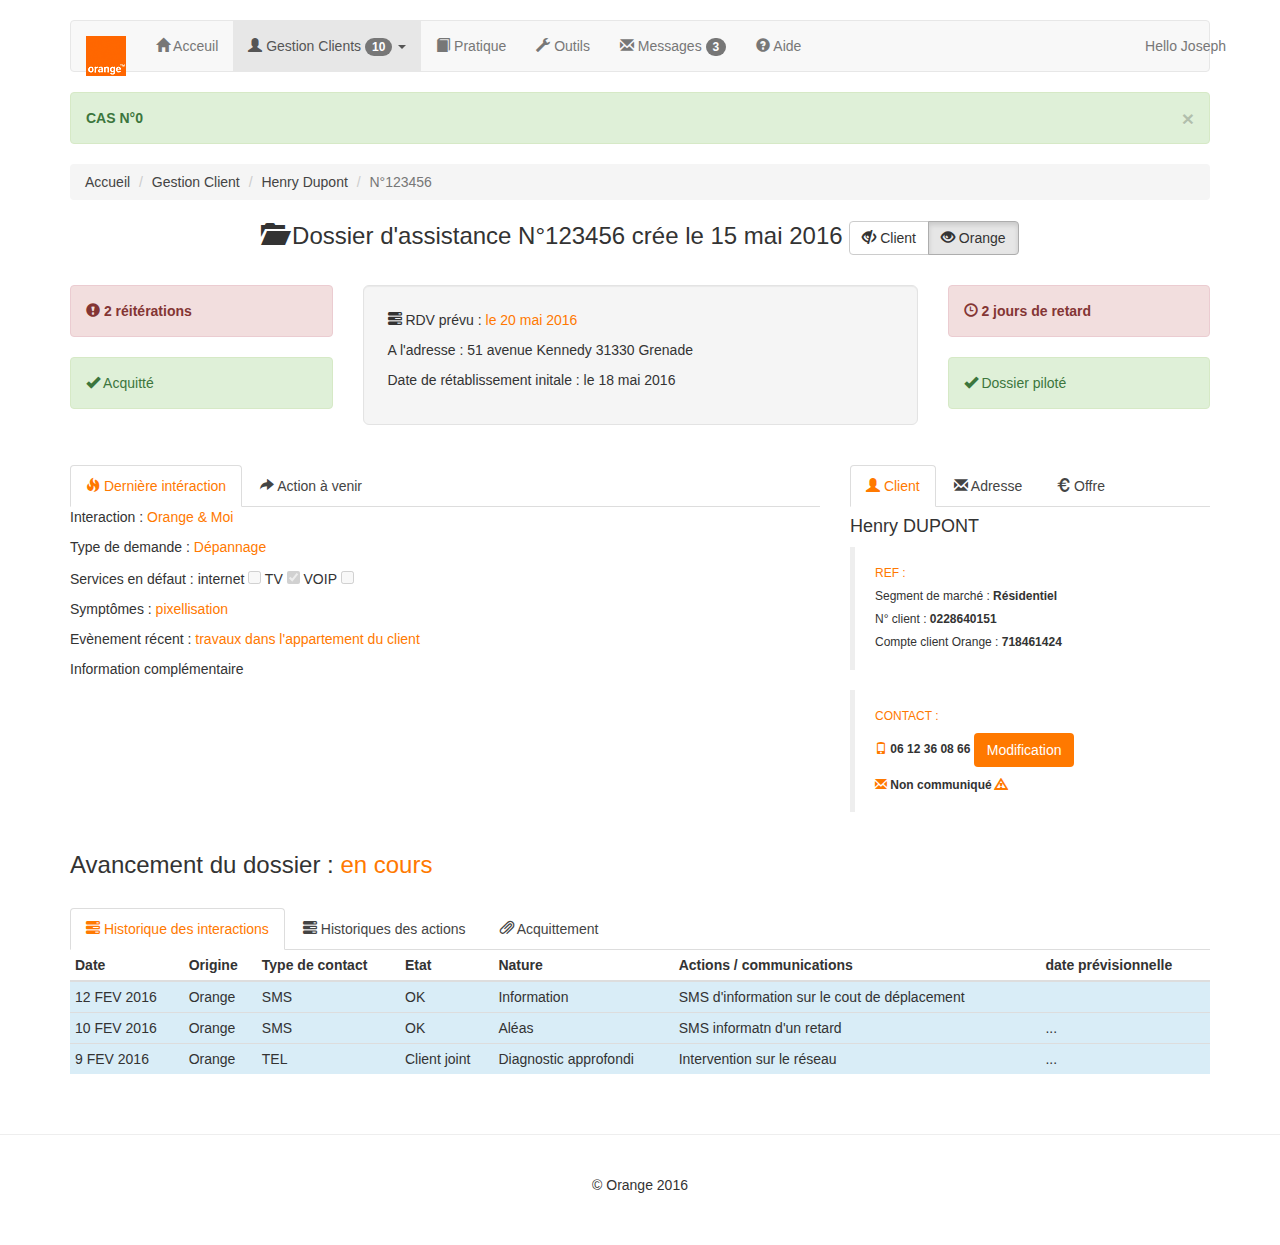
==== commit 3b0dc079: "color" ====
--- a/index.html
+++ b/index.html
@@ -12,7 +12,7 @@
   <title>Mon Dossier d'assistance</title>
 
   <!-- Bootstrap core CSS -->
-  <link href="https://maxcdn.bootstrapcdn.com/bootstrap/3.2.0/css/bootstrap.min.css" rel="stylesheet">
+  <link href="css/bootstrap.min.css" rel="stylesheet">
   <!-- <link href="https://maxcdn.bootstrapcdn.com/bootswatch/3.2.0/united/bootstrap.min.css" rel="stylesheet" data-mbcode_theme="true"> -->
 
   <!-- Custom styles for this template -->
@@ -219,7 +219,7 @@
         </ul>
         <div class="tab-content">
           <div id="client" class="tab-pane fade in active">
-            <h4>Charles MARTEL</h4>
+            <h4>Henry DUPONT</h4>
             <blockquote>
               <h6 class="digital_orange_color">REF : </h6>
               <h6>Segment de marché : <strong>Résidentiel</strong></h6>
@@ -380,9 +380,8 @@
   <!-- Bootstrap core JavaScript
           ================================================== -->
   <!-- Placed at the end of the document so the pages load faster -->
-  <script src="https://ajax.googleapis.com/ajax/libs/jquery/1.11.1/jquery.min.js"></script>
-  <script src="https://maxcdn.bootstrapcdn.com/bootstrap/3.2.0/js/bootstrap.min.js"></script>
-
+  <script src="js/jquery-1.12.1.min.js"></script>
+  <script src="js/bootstrap.min.js"></script>
 </body>
 
 </html>
